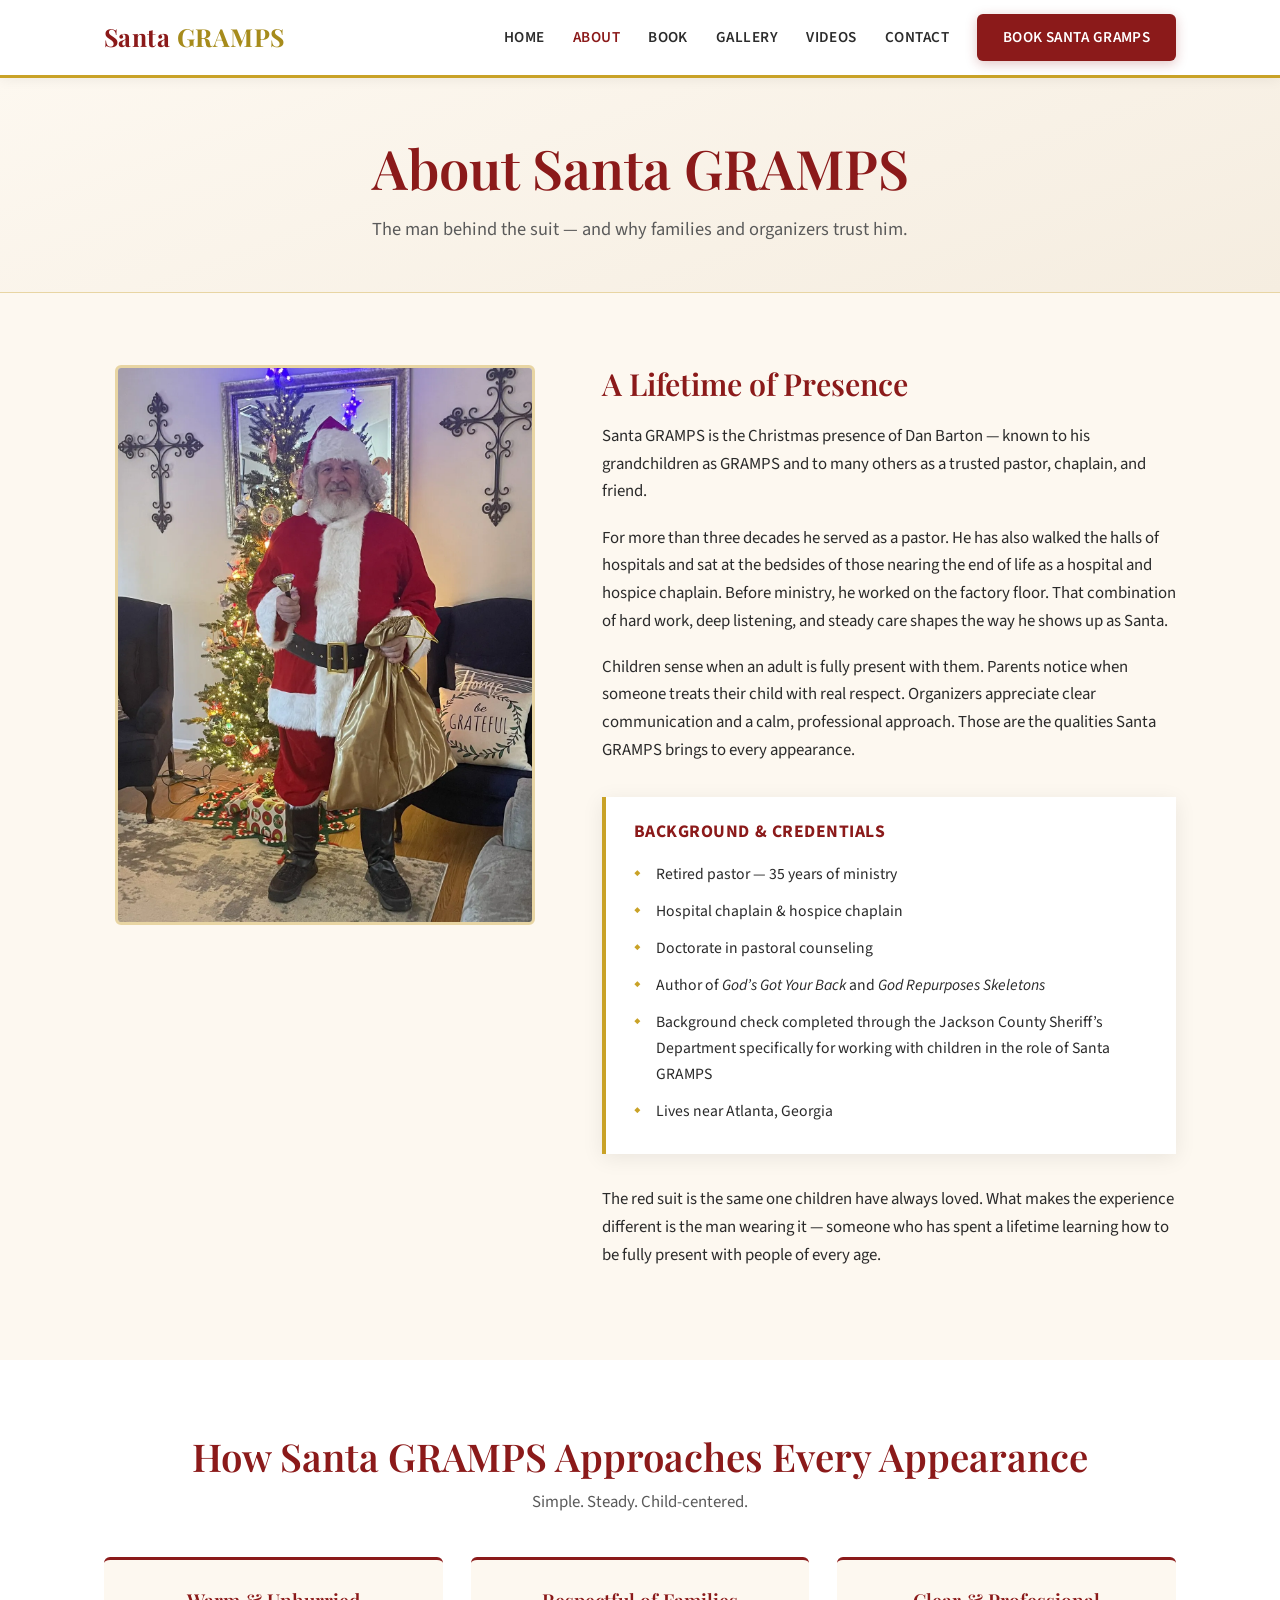
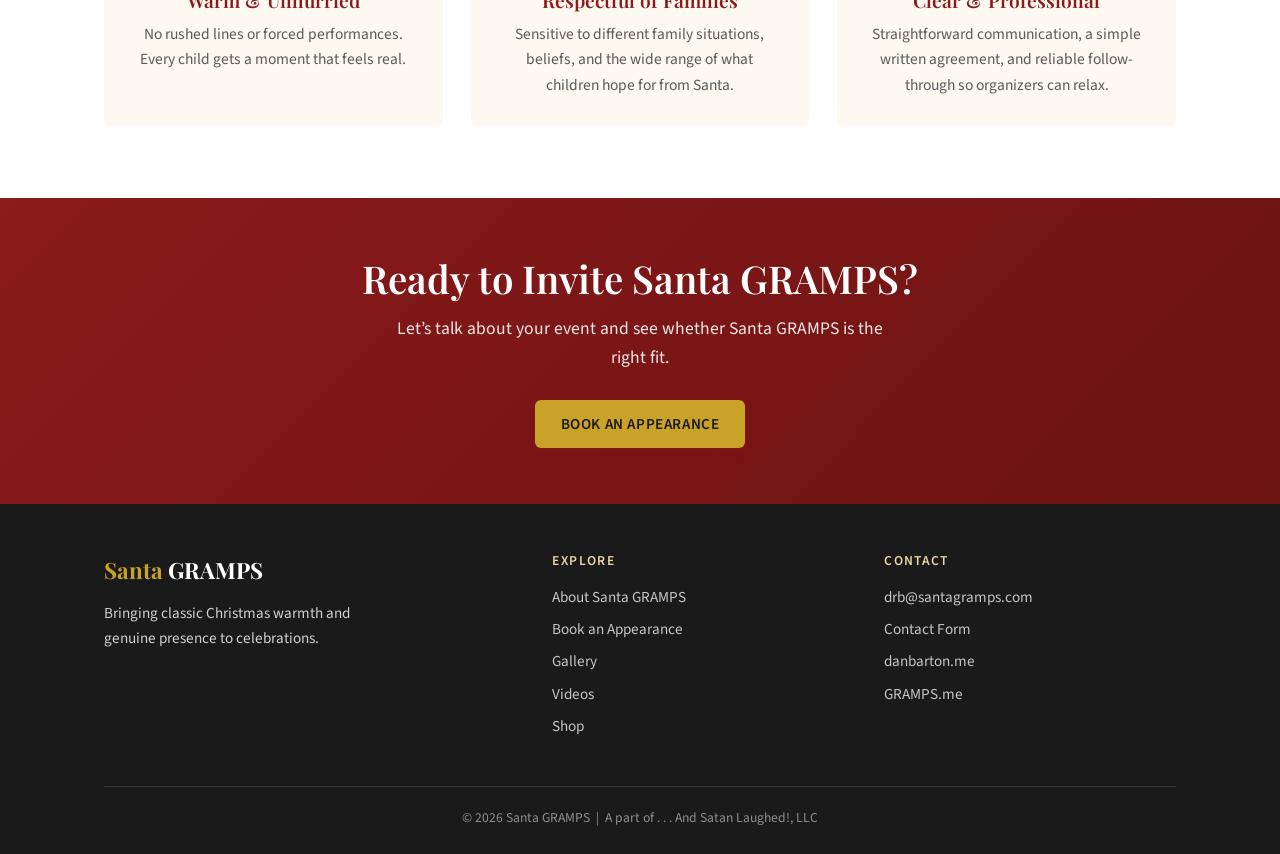
==== about.html @ 9631687d "updated" ====
<!DOCTYPE html>
<html lang="en">
<head>
  <meta charset="UTF-8">
  <meta name="viewport" content="width=device-width, initial-scale=1.0">
  <title>About Santa GRAMPS | The Man Behind the Suit</title>
  <meta name="description" content="Meet Santa GRAMPS — a retired pastor, chaplain, and grandfather who brings genuine warmth and presence to every Christmas appearance.">
  <link rel="preconnect" href="https://fonts.googleapis.com">
  <link rel="preconnect" href="https://fonts.gstatic.com" crossorigin>
  <link href="https://fonts.googleapis.com/css2?family=Playfair+Display:wght@500;600;700&family=Source+Sans+3:wght@400;500;600;700&display=swap" rel="stylesheet">
  <link rel="icon" href="data:image/svg+xml,%3Csvg xmlns=%22http://www.w3.org/2000/svg%22 viewBox=%220 0 100 100%22%3E%3Ctext y=%22.9em%22 font-size=%2290%22%3E%F0%9F%8E%85%3C/text%3E%3C/svg%3E">
  <link rel="stylesheet" href="css/styles.css">
  <style>
    /* Page-specific additions */
    .page-hero {
      background: linear-gradient(160deg, var(--cream) 0%, var(--cream-dark) 100%);
      padding: 3.5rem 0 3rem;
      text-align: center;
      border-bottom: 1px solid var(--gold-light);
    }
    .page-hero h1 {
      color: var(--red);
      margin-bottom: 0.75rem;
    }
    .page-hero p {
      color: var(--text-muted);
      font-size: 1.15rem;
      max-width: 560px;
      margin: 0 auto;
    }
    .bio-section {
      padding: var(--space-xl) 0;
    }
    .bio-grid {
      display: grid;
      grid-template-columns: 1fr 1.3fr;
      gap: 3.5rem;
      align-items: start;
    }
    .bio-photo {
      background: linear-gradient(145deg, var(--cream-dark), #EDE4D4);
      border-radius: var(--radius);
      aspect-ratio: 3/4;
      display: flex;
      align-items: center;
      justify-content: center;
      border: 3px solid var(--gold-light);
      color: var(--text-muted);
      font-style: italic;
      text-align: center;
      padding: 2rem;
      position: sticky;
      top: 100px;
    }
    .bio-content h2 {
      color: var(--red);
      margin-bottom: 1.25rem;
      font-size: 1.9rem;
    }
    .bio-content p {
      margin-bottom: 1.15rem;
      color: var(--text);
    }
    .credentials {
      background: var(--white);
      border-left: 4px solid var(--gold);
      padding: 1.5rem 1.75rem;
      margin: 2rem 0;
      box-shadow: var(--shadow);
    }
    .credentials h3 {
      color: var(--red);
      font-size: 1.1rem;
      margin-bottom: 0.85rem;
      font-family: var(--font-body);
      font-weight: 700;
      letter-spacing: 0.03em;
      text-transform: uppercase;
    }
    .credentials ul {
      list-style: none;
      padding: 0;
    }
    .credentials li {
      padding: 0.35rem 0;
      padding-left: 1.4rem;
      position: relative;
      color: var(--text);
      font-size: 0.98rem;
    }
    .credentials li::before {
      content: "◆";
      color: var(--gold);
      position: absolute;
      left: 0;
      font-size: 0.7rem;
      top: 0.55rem;
    }
    .approach {
      background: var(--white);
      padding: var(--space-xl) 0;
    }
    .approach-grid {
      display: grid;
      grid-template-columns: repeat(3, 1fr);
      gap: 1.75rem;
    }
    .approach-card {
      background: var(--cream);
      border-radius: var(--radius);
      padding: 1.75rem;
      border-top: 3px solid var(--red);
      text-align: center;
    }
    .approach-card h3 {
      color: var(--red);
      margin-bottom: 0.6rem;
      font-size: 1.2rem;
    }
    .approach-card p {
      color: var(--text-muted);
      font-size: 0.97rem;
      margin: 0;
    }
    @media (max-width: 800px) {
      .bio-grid { grid-template-columns: 1fr; }
      .bio-photo { position: static; aspect-ratio: 4/3; max-height: 320px; }
      .approach-grid { grid-template-columns: 1fr; }
    }
  </style>
</head>
<body>

  <!-- HEADER -->
  <header class="site-header">
    <div class="container header-inner">
      <a href="index.html" class="logo">Santa <span>GRAMPS</span></a>
      <nav class="main-nav">
        <a href="index.html">Home</a>
        <a href="about.html" class="active">About</a>
        <a href="book.html">Book</a>
        <a href="gallery.html">Gallery</a>
        <a href="videos.html">Videos</a>
        <a href="contact.html">Contact</a>
        <a href="book.html" class="btn btn-primary">Book Santa GRAMPS</a>
      </nav>
      <button class="nav-toggle" aria-label="Menu">☰</button>
    </div>
  </header>

  <!-- PAGE HERO -->
  <section class="page-hero">
    <div class="container">
      <h1>About Santa GRAMPS</h1>
      <p>The man behind the suit — and why families and organizers trust him.</p>
    </div>
  </section>

  <!-- BIO -->
  <section class="bio-section">
    <div class="container bio-grid">
      <div class="bio-photo has-photo">
        <picture>
          <source srcset="images/santa-2.webp" type="image/webp">
          <img src="images/santa-2.jpg" alt="Dan Barton as Santa GRAMPS — red suit, real white beard, holding a bell and a gold sack beside a Christmas tree" loading="eager">
        </picture>
      </div>
      <div class="bio-content">
        <h2>A Lifetime of Presence</h2>
        <p>
          Santa GRAMPS is the Christmas presence of Dan Barton — known to his grandchildren as GRAMPS and to many others as a trusted pastor, chaplain, and friend.
        </p>
        <p>
          For more than three decades he served as a pastor. He has also walked the halls of hospitals and sat at the bedsides of those nearing the end of life as a hospital and hospice chaplain. Before ministry, he worked on the factory floor. That combination of hard work, deep listening, and steady care shapes the way he shows up as Santa.
        </p>
        <p>
          Children sense when an adult is fully present with them. Parents notice when someone treats their child with real respect. Organizers appreciate clear communication and a calm, professional approach. Those are the qualities Santa GRAMPS brings to every appearance.
        </p>

        <div class="credentials">
          <h3>Background &amp; Credentials</h3>
          <ul>
            <li>Retired pastor — 35 years of ministry</li>
            <li>Hospital chaplain &amp; hospice chaplain</li>
            <li>Doctorate in pastoral counseling</li>
            <li>Author of <em>God’s Got Your Back</em> and <em>God Repurposes Skeletons</em></li>
            <li>Background check completed through the Jackson County Sheriff’s Department specifically for working with children in the role of Santa GRAMPS</li>
            <li>Lives near Atlanta, Georgia</li>
          </ul>
        </div>

        <p>
          The red suit is the same one children have always loved. What makes the experience different is the man wearing it — someone who has spent a lifetime learning how to be fully present with people of every age.
        </p>
      </div>
    </div>
  </section>

  <!-- APPROACH -->
  <section class="approach">
    <div class="container">
      <div class="section-title">
        <h2>How Santa GRAMPS Approaches Every Appearance</h2>
        <p>Simple. Steady. Child-centered.</p>
      </div>
      <div class="approach-grid">
        <div class="approach-card">
          <h3>Warm &amp; Unhurried</h3>
          <p>No rushed lines or forced performances. Every child gets a moment that feels real.</p>
        </div>
        <div class="approach-card">
          <h3>Respectful of Families</h3>
          <p>Sensitive to different family situations, beliefs, and the wide range of what children hope for from Santa.</p>
        </div>
        <div class="approach-card">
          <h3>Clear &amp; Professional</h3>
          <p>Straightforward communication, a simple written agreement, and reliable follow-through so organizers can relax.</p>
        </div>
      </div>
    </div>
  </section>

  <!-- CTA -->
  <section class="cta-band">
    <div class="container">
      <h2>Ready to Invite Santa GRAMPS?</h2>
      <p>Let’s talk about your event and see whether Santa GRAMPS is the right fit.</p>
      <a href="book.html" class="btn btn-primary">Book an Appearance</a>
    </div>
  </section>

  <!-- FOOTER -->
  <footer class="site-footer">
    <div class="container">
      <div class="footer-grid">
        <div>
          <div class="footer-brand">Santa <span>GRAMPS</span></div>
          <p style="font-size:0.95rem; max-width:280px;">
            Bringing classic Christmas warmth and genuine presence to celebrations.
          </p>
        </div>
        <div class="footer-col">
          <h4>Explore</h4>
          <a href="about.html">About Santa GRAMPS</a>
          <a href="book.html">Book an Appearance</a>
          <a href="gallery.html">Gallery</a>
          <a href="videos.html">Videos</a>
          <a href="https://shop-url-here.fourthwall.com" target="_blank" rel="noopener">Shop</a>
        </div>
        <div class="footer-col">
          <h4>Contact</h4>
          <a href="mailto:drb@santagramps.com">drb@santagramps.com</a>
          <a href="contact.html">Contact Form</a>
          <a href="https://danbarton.me" target="_blank" rel="noopener">danbarton.me</a>
          <a href="https://gramps.me" target="_blank" rel="noopener">GRAMPS.me</a>
        </div>
      </div>
      <div class="footer-bottom">
        &copy; 2026 Santa GRAMPS &nbsp;|&nbsp; A part of . . . And Satan Laughed!, LLC
      </div>
    </div>
  </footer>

  <script src="js/main.js"></script>
</body>
</html>
---- css/styles.css ----
/* ============================================================
   Santa GRAMPS — Design System
   Classic warm Christmas • Elegant • Luxurious • Magical
   Brand: Red / White / Black / Gold
   ============================================================ */

:root {
  /* Brand Colors */
  --red:          #8B1A1A;
  --red-deep:     #6B1212;
  --red-soft:     #A52A2A;
  --gold:         #C9A227;
  --gold-light:   #E8D5A3;
  --gold-dark:    #A68B1B;
  --cream:        #FDF8F0;
  --cream-dark:   #F5EDE0;
  --white:        #FFFFFF;
  --black:        #1A1A1A;
  --charcoal:     #2C2C2C;
  --text:         #2A2A2A;
  --text-muted:   #5A5A5A;

  /* Typography */
  --font-display: "Playfair Display", Georgia, "Times New Roman", serif;
  --font-body:    "Source Sans 3", "Segoe UI", system-ui, sans-serif;

  /* Spacing */
  --space-xs:  0.5rem;
  --space-sm:  1rem;
  --space-md:  1.75rem;
  --space-lg:  3rem;
  --space-xl:  4.5rem;

  /* Layout */
  --max-width: 1120px;
  --radius: 6px;
  --shadow: 0 4px 20px rgba(0,0,0,0.08);
  --shadow-lg: 0 12px 40px rgba(0,0,0,0.12);
}

/* Reset & Base */
*, *::before, *::after { box-sizing: border-box; margin: 0; padding: 0; }

html { scroll-behavior: smooth; }

body {
  font-family: var(--font-body);
  font-size: 1.05rem;
  line-height: 1.65;
  color: var(--text);
  background: var(--cream);
  -webkit-font-smoothing: antialiased;
}

img { max-width: 100%; display: block; }
a { color: var(--red); text-decoration: none; transition: color 0.2s; }
a:hover { color: var(--gold-dark); }

/* Typography */
h1, h2, h3, h4 {
  font-family: var(--font-display);
  font-weight: 600;
  line-height: 1.25;
  color: var(--black);
}

h1 { font-size: clamp(2.2rem, 5vw, 3.4rem); }
h2 { font-size: clamp(1.7rem, 3.5vw, 2.4rem); }
h3 { font-size: 1.35rem; }

p { margin-bottom: 1.1rem; }
p:last-child { margin-bottom: 0; }

/* Layout helpers */
.container {
  width: 100%;
  max-width: var(--max-width);
  margin: 0 auto;
  padding: 0 1.5rem;
}

.section {
  padding: var(--space-xl) 0;
}

.section-sm {
  padding: var(--space-lg) 0;
}

/* ========== HEADER / NAV ========== */
.site-header {
  background: var(--white);
  border-bottom: 3px solid var(--gold);
  position: sticky;
  top: 0;
  z-index: 100;
  box-shadow: 0 2px 12px rgba(0,0,0,0.06);
}

.header-inner {
  display: flex;
  align-items: center;
  justify-content: space-between;
  /* Top/bottom only, so .container keeps its side padding on narrow screens. */
  padding-top: 0.85rem;
  padding-bottom: 0.85rem;
  gap: 1.5rem;
}

.logo {
  font-family: var(--font-display);
  font-size: 1.55rem;
  font-weight: 700;
  color: var(--red);
  letter-spacing: 0.02em;
  display: flex;
  align-items: center;
  gap: 0.4rem;
}

.logo span {
  color: var(--gold-dark);
}

.logo:hover { color: var(--red-deep); }

.main-nav {
  display: flex;
  align-items: center;
  gap: 1.75rem;
}

.main-nav a {
  font-size: 0.95rem;
  font-weight: 600;
  color: var(--charcoal);
  letter-spacing: 0.03em;
  text-transform: uppercase;
}

.main-nav a:hover,
.main-nav a.active {
  color: var(--red);
}

/* The nav's link colour would otherwise win over the button's white text. */
.main-nav a.btn-primary,
.main-nav a.btn-primary:hover {
  color: var(--white);
}

.btn {
  display: inline-block;
  padding: 0.7rem 1.6rem;
  font-family: var(--font-body);
  font-size: 0.95rem;
  font-weight: 600;
  letter-spacing: 0.04em;
  text-transform: uppercase;
  border: none;
  border-radius: var(--radius);
  cursor: pointer;
  transition: all 0.2s ease;
}

.btn-primary {
  background: var(--red);
  color: var(--white);
  box-shadow: 0 3px 12px rgba(139,26,26,0.25);
}

.btn-primary:hover {
  background: var(--red-deep);
  color: var(--white);
  transform: translateY(-1px);
  box-shadow: 0 5px 18px rgba(139,26,26,0.3);
}

.btn-gold {
  background: var(--gold);
  color: var(--black);
}

.btn-gold:hover {
  background: var(--gold-dark);
  color: var(--white);
}

.btn-outline {
  background: transparent;
  color: var(--red);
  border: 2px solid var(--red);
}

.btn-outline:hover {
  background: var(--red);
  color: var(--white);
}

/* Mobile nav toggle */
.nav-toggle {
  display: none;
  background: none;
  border: none;
  font-size: 1.6rem;
  color: var(--red);
  cursor: pointer;
}

/* ========== HERO ========== */
.hero {
  background: linear-gradient(160deg, var(--cream) 0%, var(--cream-dark) 50%, #F0E6D4 100%);
  padding: 4.5rem 0 5rem;
  text-align: center;
  position: relative;
  overflow: hidden;
}

.hero::before {
  content: "";
  position: absolute;
  inset: 0;
  background: 
    radial-gradient(ellipse at 20% 30%, rgba(201,162,39,0.12) 0%, transparent 50%),
    radial-gradient(ellipse at 80% 70%, rgba(139,26,26,0.07) 0%, transparent 45%);
  pointer-events: none;
}

.hero-content {
  position: relative;
  z-index: 1;
  max-width: 780px;
  margin: 0 auto;
}

.hero-eyebrow {
  font-size: 0.9rem;
  font-weight: 700;
  letter-spacing: 0.18em;
  text-transform: uppercase;
  color: var(--gold-dark);
  margin-bottom: 1rem;
}

.hero h1 {
  color: var(--red);
  margin-bottom: 1.25rem;
}

.hero h1 span {
  color: var(--black);
}

.hero-lead {
  font-size: 1.25rem;
  color: var(--text-muted);
  max-width: 580px;
  margin: 0 auto 2rem;
  line-height: 1.6;
}

.hero-actions {
  display: flex;
  gap: 1rem;
  justify-content: center;
  flex-wrap: wrap;
}

/* ========== FEATURE STRIP ========== */
.feature-strip {
  background: var(--red);
  color: var(--white);
  padding: 1.75rem 0;
}

.feature-strip .container {
  display: flex;
  justify-content: center;
  gap: 3rem;
  flex-wrap: wrap;
  text-align: center;
}

.feature-item {
  font-size: 0.95rem;
  font-weight: 600;
  letter-spacing: 0.03em;
}

.feature-item span {
  color: var(--gold-light);
  display: block;
  font-size: 0.8rem;
  font-weight: 500;
  margin-top: 0.2rem;
  letter-spacing: 0.06em;
  text-transform: uppercase;
}

/* ========== CONTENT SECTIONS ========== */
.section-title {
  text-align: center;
  margin-bottom: 2.5rem;
}

.section-title h2 {
  color: var(--red);
  margin-bottom: 0.6rem;
}

.section-title p {
  color: var(--text-muted);
  max-width: 540px;
  margin: 0 auto;
}

.card-grid {
  display: grid;
  grid-template-columns: repeat(auto-fit, minmax(280px, 1fr));
  gap: 1.75rem;
}

.card {
  background: var(--white);
  border-radius: var(--radius);
  padding: 1.75rem;
  box-shadow: var(--shadow);
  border-top: 4px solid var(--gold);
  transition: transform 0.2s, box-shadow 0.2s;
}

.card:hover {
  transform: translateY(-3px);
  box-shadow: var(--shadow-lg);
}

.card h3 {
  color: var(--red);
  margin-bottom: 0.6rem;
  font-size: 1.25rem;
}

.card p {
  color: var(--text-muted);
  font-size: 0.98rem;
}

/* ========== ABOUT TEASER ========== */
.about-teaser {
  background: var(--white);
}

.about-grid {
  display: grid;
  grid-template-columns: 1fr 1fr;
  gap: 3.5rem;
  align-items: center;
}

.about-text h2 {
  color: var(--red);
  margin-bottom: 1.1rem;
}

.about-text p {
  color: var(--text);
}

.about-image {
  background: linear-gradient(145deg, var(--cream-dark), #EDE4D4);
  border-radius: var(--radius);
  aspect-ratio: 4/3;
  display: flex;
  align-items: center;
  justify-content: center;
  border: 3px solid var(--gold-light);
  color: var(--text-muted);
  font-style: italic;
  font-size: 0.95rem;
  text-align: center;
  padding: 2rem;
}

/* ========== CTA BAND ========== */
.cta-band {
  background: linear-gradient(135deg, var(--red) 0%, var(--red-deep) 100%);
  color: var(--white);
  text-align: center;
  padding: 3.5rem 0;
}

.cta-band h2 {
  color: var(--white);
  margin-bottom: 0.75rem;
}

.cta-band p {
  color: rgba(255,255,255,0.9);
  max-width: 520px;
  margin: 0 auto 1.75rem;
  font-size: 1.1rem;
}

.cta-band .btn-primary {
  background: var(--gold);
  color: var(--black);
}

.cta-band .btn-primary:hover {
  background: var(--gold-light);
  color: var(--black);
}

/* ========== FOOTER ========== */
.site-footer {
  background: var(--black);
  color: rgba(255,255,255,0.8);
  padding: 3rem 0 1.5rem;
}

.footer-grid {
  display: grid;
  grid-template-columns: 1.4fr 1fr 1fr;
  gap: 2.5rem;
  margin-bottom: 2.5rem;
}

.footer-brand {
  font-family: var(--font-display);
  font-size: 1.4rem;
  font-weight: 700;
  color: var(--gold);
  margin-bottom: 0.75rem;
}

.footer-brand span { color: var(--white); }

.footer-col h4 {
  color: var(--gold-light);
  font-size: 0.85rem;
  letter-spacing: 0.1em;
  text-transform: uppercase;
  margin-bottom: 1rem;
  font-family: var(--font-body);
}

.footer-col a {
  color: rgba(255,255,255,0.75);
  display: block;
  margin-bottom: 0.45rem;
  font-size: 0.95rem;
}

.footer-col a:hover { color: var(--gold); }

.footer-bottom {
  border-top: 1px solid rgba(255,255,255,0.12);
  padding-top: 1.25rem;
  text-align: center;
  font-size: 0.85rem;
  color: rgba(255,255,255,0.5);
}

/* ========== PHOTOS & VIDEO ==========
   The template's placeholder boxes are styled per page (the <style> block in
   each page's <head>). These .has-photo / .has-video variants turn a box into a
   real photo or clip without touching those page styles. */
.about-image.has-photo,
.bio-photo.has-photo,
.gallery-item.has-photo {
  padding: 0;
  overflow: hidden;
  aspect-ratio: 3/4;
  max-height: none;
}

.about-image.has-photo,
.bio-photo.has-photo {
  max-width: 420px;
  width: 100%;
  margin: 0 auto;
}

.has-photo picture,
.has-photo img {
  display: block;
  width: 100%;
  height: 100%;
  object-fit: cover;
}

.video-placeholder.has-video {
  padding: 0;
  background: var(--black);
}

/* The clips are portrait phone video; show them whole inside the 16:9 frame. */
.video-placeholder.has-video video {
  display: block;
  width: 100%;
  height: 100%;
  object-fit: contain;
}

/* ========== THIS SEASON (home) ========== */
.season-grid {
  display: grid;
  grid-template-columns: 1fr 1.1fr;
  gap: 3.5rem;
  align-items: center;
}

.season-poster {
  border: 3px solid var(--gold-light);
  border-radius: var(--radius);
  overflow: hidden;
  box-shadow: var(--shadow-lg);
  max-width: 440px;
  margin: 0 auto;
  background: var(--white);
}

.season-text h2 {
  color: var(--red);
  margin-bottom: 1.1rem;
}

.season-eyebrow {
  font-size: 0.85rem;
  font-weight: 700;
  letter-spacing: 0.12em;
  text-transform: uppercase;
  color: var(--gold-dark);
  margin-bottom: 0.6rem;
}

/* ========== RESPONSIVE ========== */
/* Seven nav items need about 1000px; below that the menu folds into the toggle. */
@media (max-width: 1000px) {
  .main-nav {
    display: none;
    position: absolute;
    top: 100%;
    left: 0;
    right: 0;
    flex-direction: column;
    align-items: flex-start;
    gap: 1rem;
    background: var(--white);
    padding: 1rem 1.5rem 1.5rem;
    border-bottom: 3px solid var(--gold);
    box-shadow: 0 8px 20px rgba(0,0,0,0.08);
  }
  .main-nav.is-open { display: flex; }
  .nav-toggle { display: block; }
}

@media (max-width: 800px) {
  .about-grid,
  .season-grid { grid-template-columns: 1fr; gap: 2rem; }
  .footer-grid { grid-template-columns: 1fr; gap: 1.75rem; }
  .feature-strip .container { gap: 1.5rem; }
  .hero { padding: 3.5rem 0 4rem; }
}

/* Utility */
.text-center { text-align: center; }
.mt-1 { margin-top: 1rem; }
.mt-2 { margin-top: 2rem; }
.mb-0 { margin-bottom: 0; }
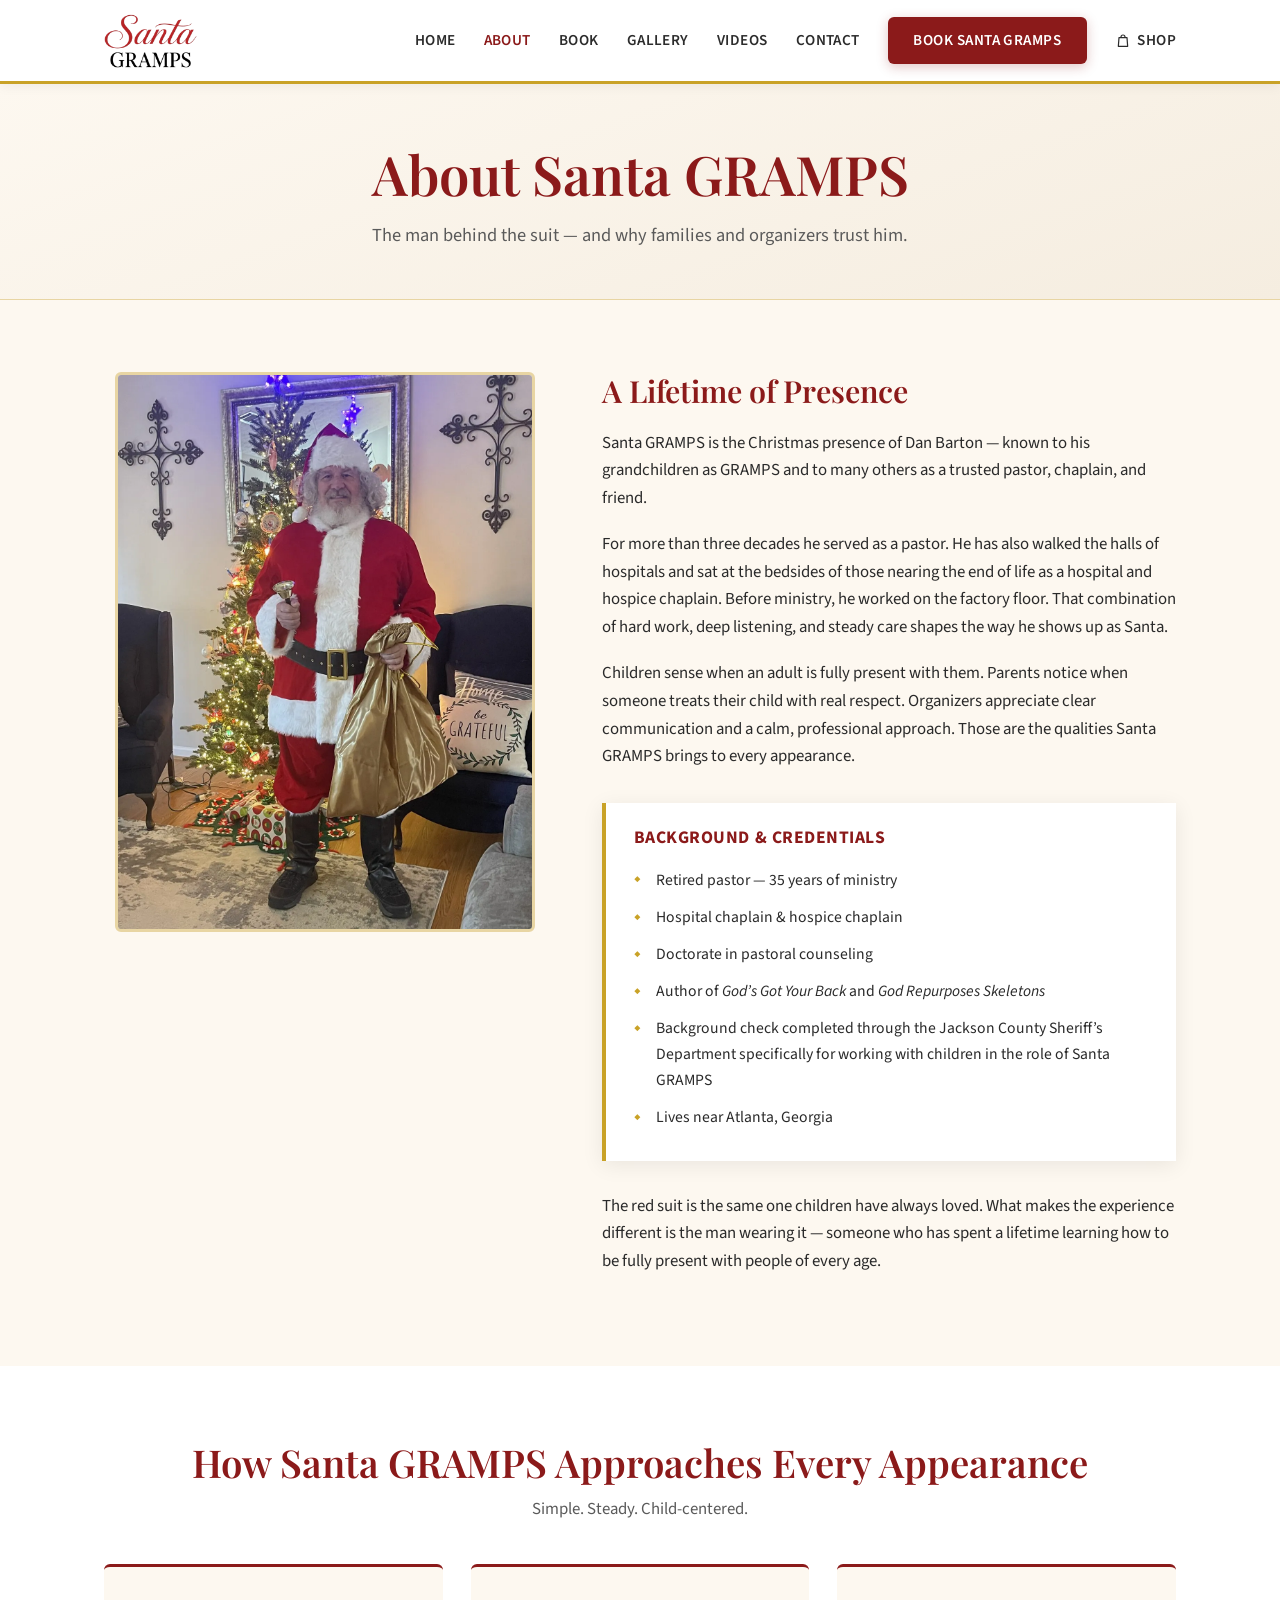
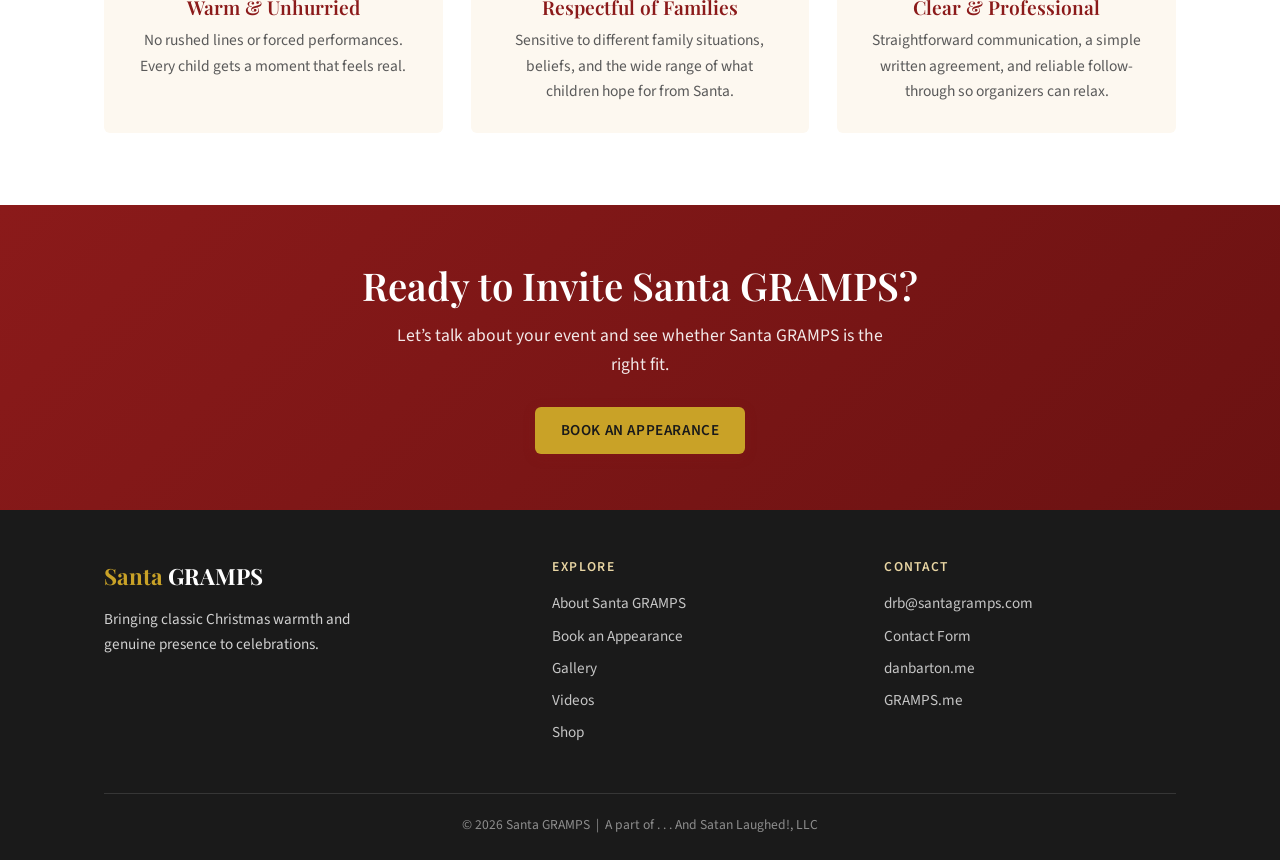
==== commit 1653cf2a: "first commit" ====
--- a/about.html
+++ b/about.html
@@ -8,7 +8,11 @@
   <link rel="preconnect" href="https://fonts.googleapis.com">
   <link rel="preconnect" href="https://fonts.gstatic.com" crossorigin>
   <link href="https://fonts.googleapis.com/css2?family=Playfair+Display:wght@500;600;700&family=Source+Sans+3:wght@400;500;600;700&display=swap" rel="stylesheet">
-  <link rel="icon" href="data:image/svg+xml,%3Csvg xmlns=%22http://www.w3.org/2000/svg%22 viewBox=%220 0 100 100%22%3E%3Ctext y=%22.9em%22 font-size=%2290%22%3E%F0%9F%8E%85%3C/text%3E%3C/svg%3E">
+  <link rel="icon" href="favicon.ico" sizes="any">
+  <link rel="icon" type="image/png" sizes="32x32" href="images/favicon-32.png">
+  <link rel="icon" type="image/png" sizes="16x16" href="images/favicon-16.png">
+  <link rel="apple-touch-icon" sizes="180x180" href="images/apple-touch-icon.png">
+  <meta name="theme-color" content="#8B1A1A">
   <link rel="stylesheet" href="css/styles.css">
   <style>
     /* Page-specific additions */
@@ -134,7 +138,12 @@
   <!-- HEADER -->
   <header class="site-header">
     <div class="container header-inner">
-      <a href="index.html" class="logo">Santa <span>GRAMPS</span></a>
+      <a href="index.html" class="logo">
+        <picture>
+          <source srcset="images/santagramps-wordmark.webp" type="image/webp">
+          <img src="images/santagramps-wordmark.png" alt="Santa GRAMPS" width="310" height="180">
+        </picture>
+      </a>
       <nav class="main-nav">
         <a href="index.html">Home</a>
         <a href="about.html" class="active">About</a>
@@ -143,6 +152,7 @@
         <a href="videos.html">Videos</a>
         <a href="contact.html">Contact</a>
         <a href="book.html" class="btn btn-primary">Book Santa GRAMPS</a>
+        <a href="https://shop-url-here.fourthwall.com" target="_blank" rel="noopener" class="nav-shop"><svg xmlns="http://www.w3.org/2000/svg" width="16" height="16" fill="none" viewBox="0 0 24 24" stroke="currentColor" stroke-width="1.8" aria-hidden="true"><path stroke-linecap="round" stroke-linejoin="round" d="M6 7h12l1 13H5L6 7zM9 7V6a3 3 0 016 0v1" /></svg>Shop</a>
       </nav>
       <button class="nav-toggle" aria-label="Menu">☰</button>
     </div>
--- a/css/styles.css
+++ b/css/styles.css
@@ -124,6 +124,28 @@
 
 .logo:hover { color: var(--red-deep); }
 
+/* Dan's logo (Nov 2026): the wordmark in the header, the full logo in the hero. */
+.logo img {
+  height: 54px;
+  width: auto;
+}
+
+.hero h1.hero-logo {
+  max-width: 520px;
+  margin: 0 auto 1.5rem;
+  line-height: 0;
+}
+
+.hero-logo img {
+  width: 100%;
+  height: auto;
+}
+
+@media (max-width: 800px) {
+  .logo img { height: 46px; }
+  .hero h1.hero-logo { max-width: 340px; }
+}
+
 .main-nav {
   display: flex;
   align-items: center;
@@ -141,6 +163,13 @@
 .main-nav a:hover,
 .main-nav a.active {
   color: var(--red);
+}
+
+/* Shop is the last item on every site in the network (Dan's rule). */
+.main-nav a.nav-shop {
+  display: inline-flex;
+  align-items: center;
+  gap: 0.4rem;
 }
 
 /* The nav's link colour would otherwise win over the button's white text. */
@@ -535,8 +564,8 @@
 }
 
 /* ========== RESPONSIVE ========== */
-/* Seven nav items need about 1000px; below that the menu folds into the toggle. */
-@media (max-width: 1000px) {
+/* Eight nav items need about 1100px; below that the menu folds into the toggle. */
+@media (max-width: 1100px) {
   .main-nav {
     display: none;
     position: absolute;
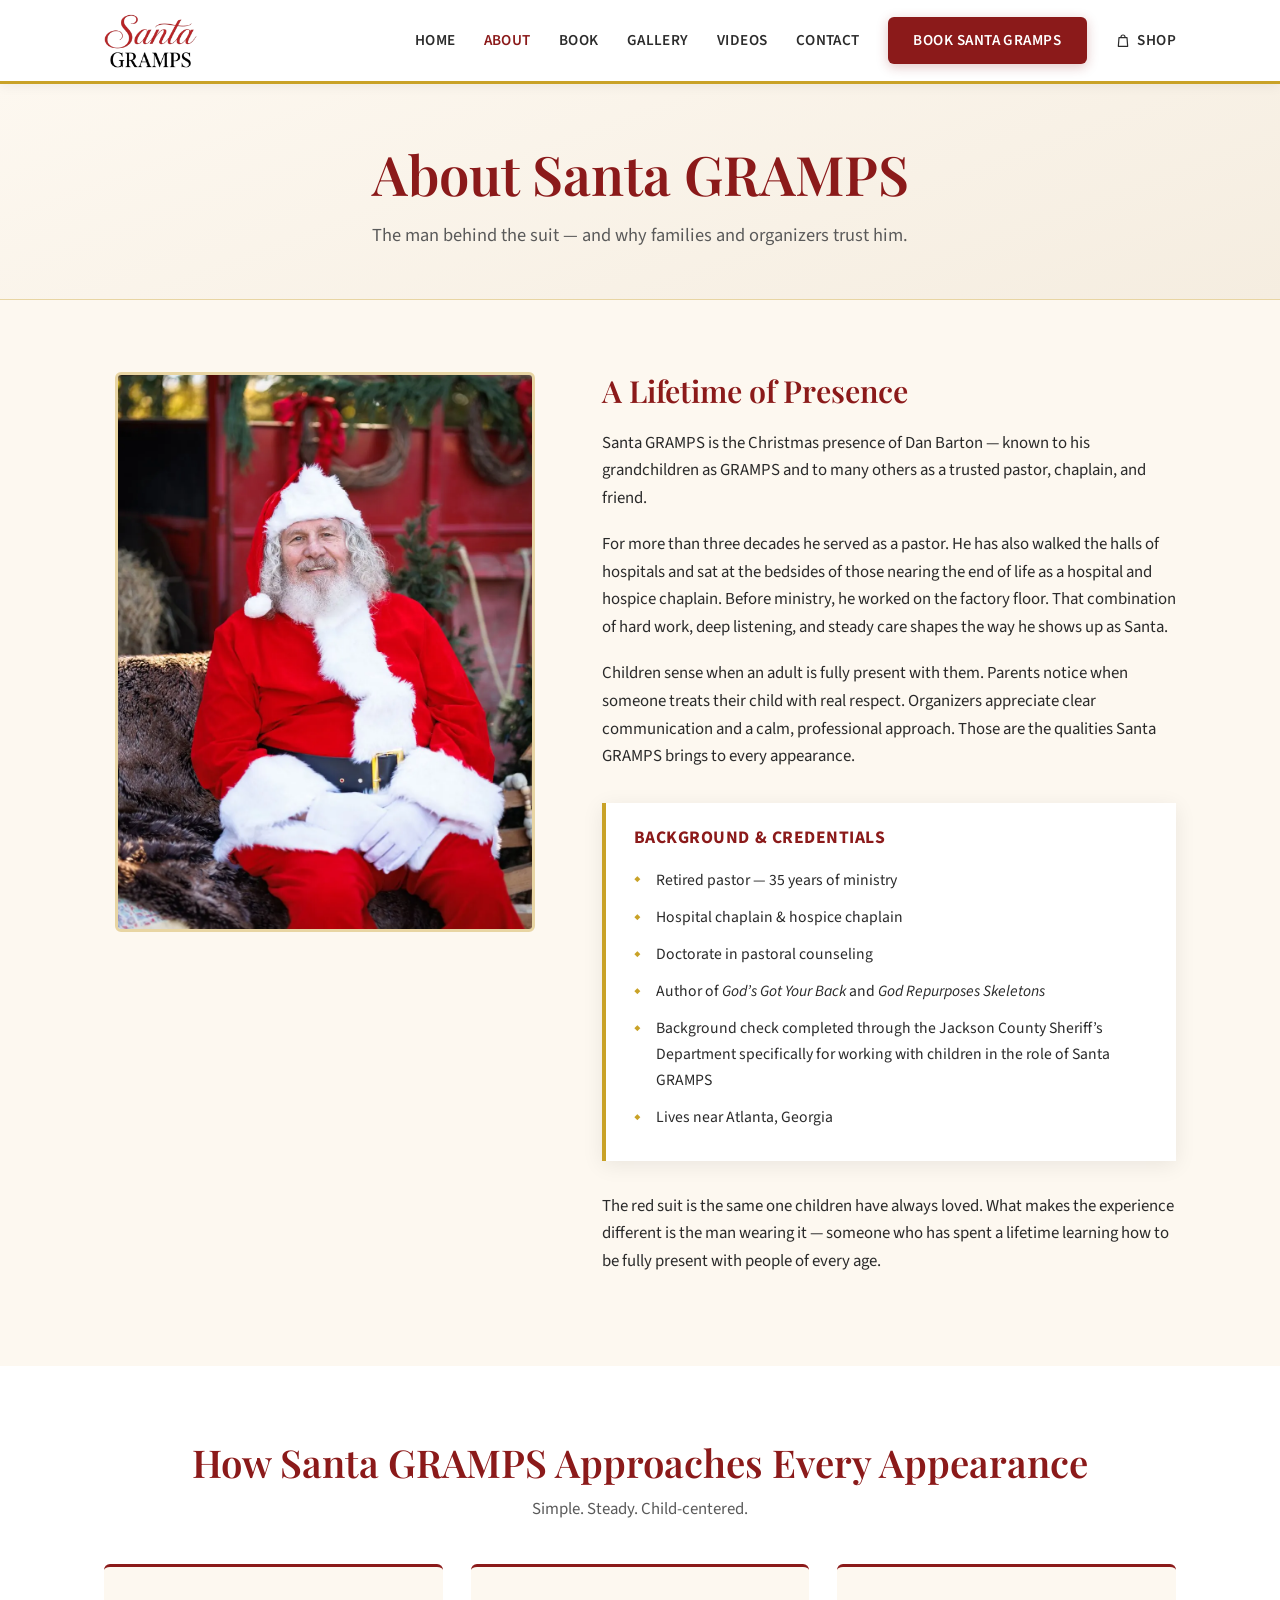
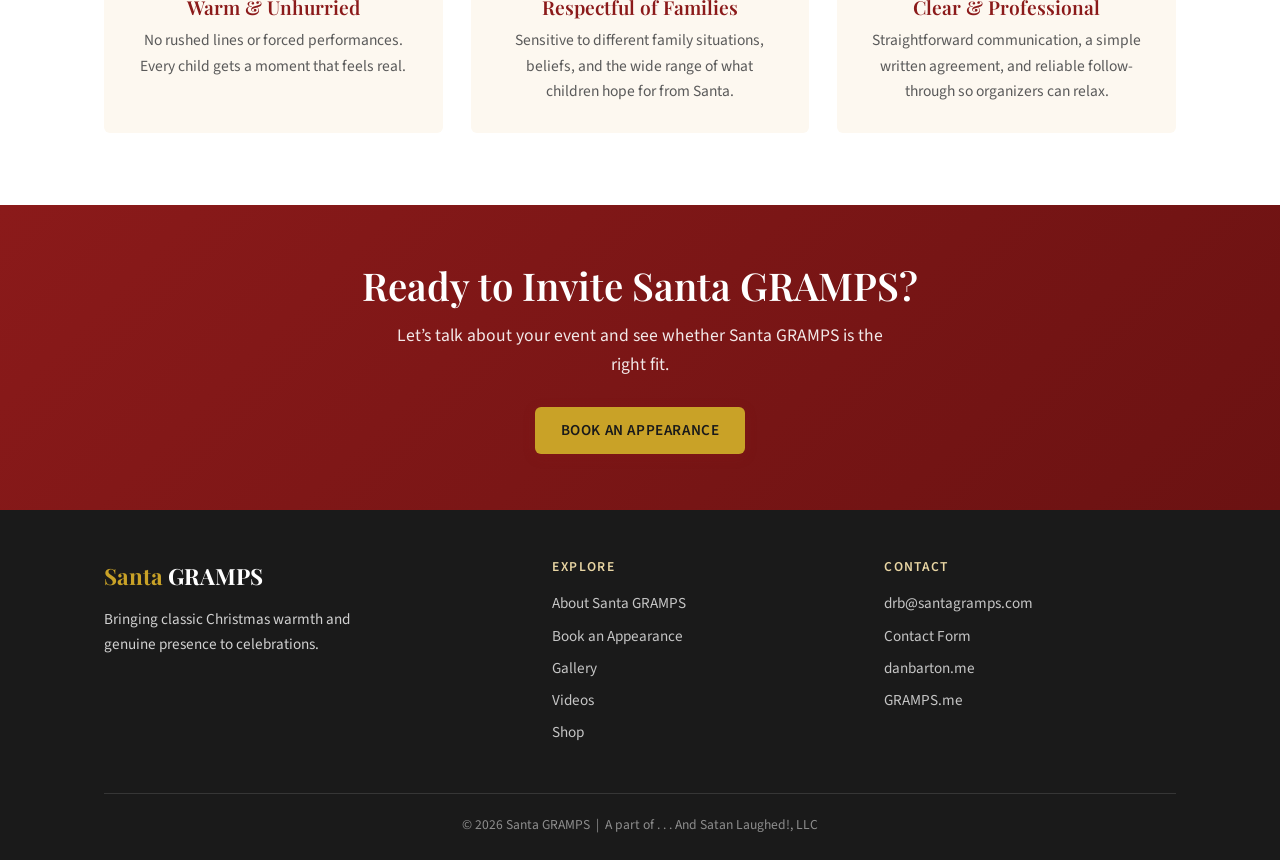
==== commit c3eaaf2d: "Add Dan's Bearfoot Ranch photos (Nov 8) across the site Dan texted 10 photos from the Bearfoot Ranch" ====
--- a/about.html
+++ b/about.html
@@ -13,7 +13,7 @@
   <link rel="icon" type="image/png" sizes="16x16" href="images/favicon-16.png">
   <link rel="apple-touch-icon" sizes="180x180" href="images/apple-touch-icon.png">
   <meta name="theme-color" content="#8B1A1A">
-  <link rel="stylesheet" href="css/styles.css">
+  <link rel="stylesheet" href="css/styles.css?v=2026-11-03">
   <style>
     /* Page-specific additions */
     .page-hero {
@@ -134,6 +134,13 @@
   </style>
 </head>
 <body>
+
+  <!-- EVENT BAR — hidden in the HTML; main.js shows it until data-ends. -->
+  <div class="event-bar" data-ends="2026-11-08T17:30:00-05:00" hidden>
+    <div class="container">
+      <a href="index.html#bearfoot-ranch"><strong>Sunday, Nov 8:</strong> Santa Mini Photo Sessions with Santa GRAMPS at Bearfoot Ranch <span>Reserve a session&nbsp;&rarr;</span></a>
+    </div>
+  </div>
 
   <!-- HEADER -->
   <header class="site-header">
@@ -171,8 +178,8 @@
     <div class="container bio-grid">
       <div class="bio-photo has-photo">
         <picture>
-          <source srcset="images/santa-2.webp" type="image/webp">
-          <img src="images/santa-2.jpg" alt="Dan Barton as Santa GRAMPS — red suit, real white beard, holding a bell and a gold sack beside a Christmas tree" loading="eager">
+          <source srcset="images/bearfoot-ranch-santa-portrait.webp" type="image/webp">
+          <img src="images/bearfoot-ranch-santa-portrait.jpg" alt="Dan Barton as Santa GRAMPS — red suit, real white beard, smiling as he sits on a fur-draped bench in front of a red horse trailer at Bearfoot Ranch" width="1000" height="1500" loading="eager">
         </picture>
       </div>
       <div class="bio-content">
@@ -271,6 +278,6 @@
     </div>
   </footer>
 
-  <script src="js/main.js"></script>
+  <script src="js/main.js?v=2026-11-03"></script>
 </body>
 </html>
--- a/css/styles.css
+++ b/css/styles.css
@@ -52,7 +52,10 @@
   -webkit-font-smoothing: antialiased;
 }
 
-img { max-width: 100%; display: block; }
+/* height: auto keeps an <img width height> in proportion when CSS narrows it. */
+img { max-width: 100%; height: auto; display: block; }
+/* .btn and friends set display, which would otherwise beat the hidden attribute. */
+[hidden] { display: none !important; }
 a { color: var(--red); text-decoration: none; transition: color 0.2s; }
 a:hover { color: var(--gold-dark); }
 
@@ -539,7 +542,21 @@
   align-items: center;
 }
 
+/* Events, soonest first; main.js adds .is-past after an event ends. */
+.season-list {
+  display: flex;
+  flex-direction: column;
+  gap: var(--space-xl);
+}
+
+.season-event {
+  scroll-margin-top: 110px; /* clear the sticky header when linked to */
+}
+
+.season-event.is-past { order: 1; }
+
 .season-poster {
+  display: block;
   border: 3px solid var(--gold-light);
   border-radius: var(--radius);
   overflow: hidden;
@@ -549,9 +566,78 @@
   background: var(--white);
 }
 
-.season-text h2 {
+a.season-poster { transition: transform 0.2s, box-shadow 0.2s; }
+
+a.season-poster[href]:hover {
+  transform: translateY(-3px);
+  box-shadow: 0 16px 44px rgba(0,0,0,0.16);
+}
+
+.season-poster img {
+  width: 100%;
+  height: auto;
+}
+
+.season-text h3 {
+  font-size: clamp(1.6rem, 3vw, 2.1rem);
   color: var(--red);
   margin-bottom: 1.1rem;
+}
+
+.event-details {
+  display: grid;
+  grid-template-columns: auto 1fr;
+  gap: 0.55rem 1.25rem;
+  margin: 1.5rem 0;
+  padding: 1.25rem 1.5rem;
+  background: var(--white);
+  border-left: 4px solid var(--gold);
+  border-radius: var(--radius);
+  box-shadow: var(--shadow);
+}
+
+.event-details dt {
+  font-size: 0.8rem;
+  font-weight: 700;
+  letter-spacing: 0.1em;
+  text-transform: uppercase;
+  color: var(--gold-dark);
+  padding-top: 0.2rem;
+}
+
+.event-details dd a { text-decoration: underline; text-underline-offset: 2px; }
+
+.event-note {
+  font-weight: 600;
+  color: var(--red);
+}
+
+.season-actions {
+  display: flex;
+  flex-wrap: wrap;
+  gap: 1rem;
+  margin-top: 1.5rem;
+}
+
+/* Bar above the header on every page while an event is coming up. */
+.event-bar {
+  background: var(--red-deep);
+  text-align: center;
+  font-size: 0.95rem;
+  line-height: 1.45;
+  padding: 0.6rem 0;
+}
+
+.event-bar a { color: var(--white); }
+.event-bar a:hover { color: var(--gold-light); }
+.event-bar strong { color: var(--gold-light); }
+
+.event-bar span {
+  margin-left: 0.4rem;
+  font-weight: 700;
+  white-space: nowrap;
+  text-decoration: underline;
+  text-underline-offset: 3px;
 }
 
 .season-eyebrow {
@@ -587,6 +673,9 @@
 @media (max-width: 800px) {
   .about-grid,
   .season-grid { grid-template-columns: 1fr; gap: 2rem; }
+  .season-list { gap: var(--space-lg); }
+  .event-details { grid-template-columns: 1fr; gap: 0.15rem; padding: 1rem 1.25rem; }
+  .event-details dd + dt { margin-top: 0.6rem; }
   .footer-grid { grid-template-columns: 1fr; gap: 1.75rem; }
   .feature-strip .container { gap: 1.5rem; }
   .hero { padding: 3.5rem 0 4rem; }
